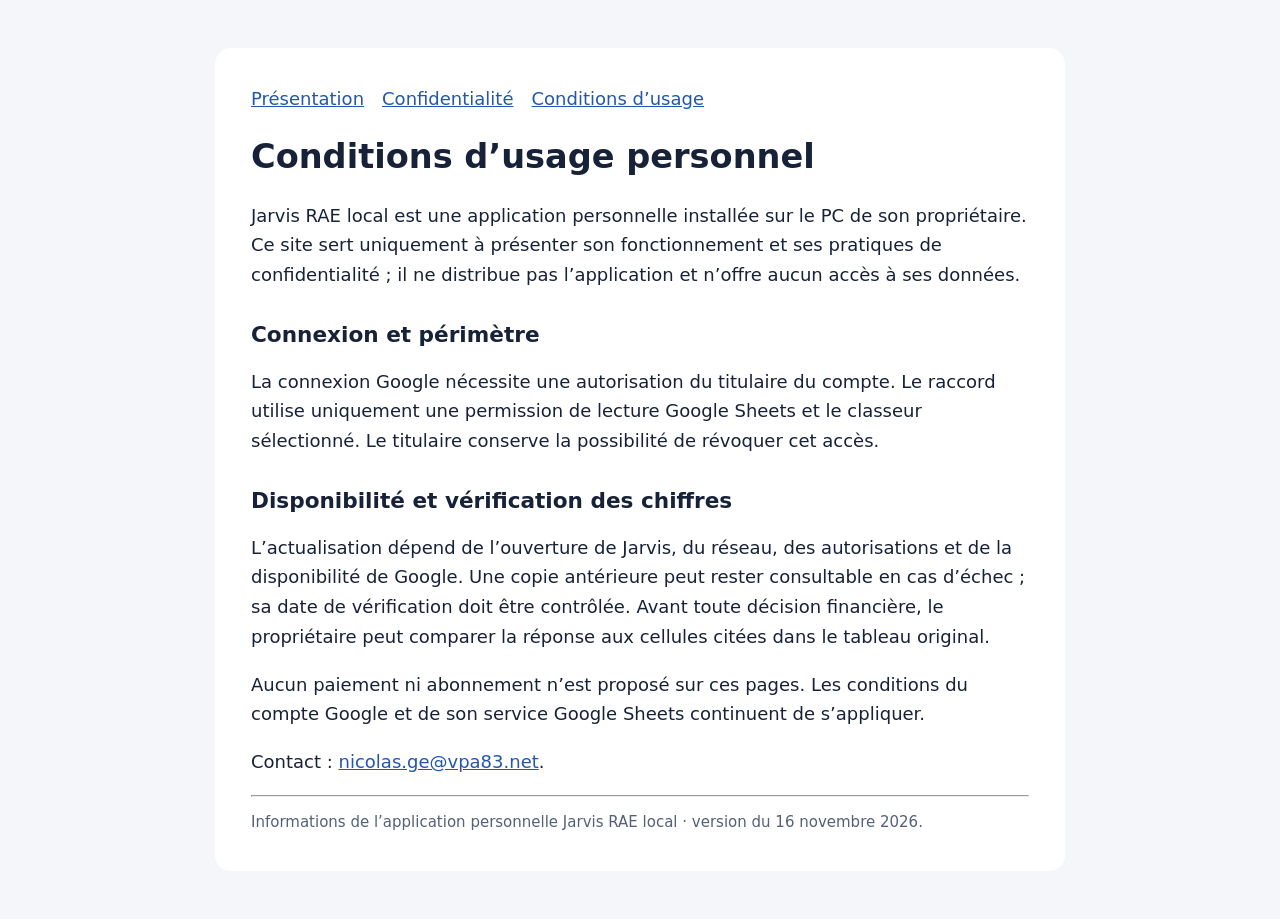
==== conditions.html @ 3155c2e6 "Publish public application information only; no private Jarvis runtime or data" ====
<!doctype html>
<html lang="fr"><head><meta charset="utf-8"><meta name="viewport" content="width=device-width,initial-scale=1"><meta name="referrer" content="no-referrer"><title>Conditions d’usage · Jarvis RAE local</title><link rel="stylesheet" href="style.css"></head><body><main><nav aria-label="Navigation"><a href="index.html">Présentation</a><a href="confidentialite.html">Confidentialité</a><a href="conditions.html">Conditions d’usage</a></nav><h1>Conditions d’usage personnel</h1><p>Jarvis RAE local est une application personnelle installée sur le PC de son propriétaire. Ce site sert uniquement à présenter son fonctionnement et ses pratiques de confidentialité ; il ne distribue pas l’application et n’offre aucun accès à ses données.</p><h2>Connexion et périmètre</h2><p>La connexion Google nécessite une autorisation du titulaire du compte. Le raccord utilise uniquement une permission de lecture Google Sheets et le classeur sélectionné. Le titulaire conserve la possibilité de révoquer cet accès.</p><h2>Disponibilité et vérification des chiffres</h2><p>L’actualisation dépend de l’ouverture de Jarvis, du réseau, des autorisations et de la disponibilité de Google. Une copie antérieure peut rester consultable en cas d’échec ; sa date de vérification doit être contrôlée. Avant toute décision financière, le propriétaire peut comparer la réponse aux cellules citées dans le tableau original.</p><p>Aucun paiement ni abonnement n’est proposé sur ces pages. Les conditions du compte Google et de son service Google Sheets continuent de s’appliquer.</p><p>Contact : <a href="mailto:nicolas.ge@vpa83.net">nicolas.ge@vpa83.net</a>.</p><hr><small>Informations de l’application personnelle Jarvis RAE local · version du 16 novembre 2026.</small></main></body></html>
---- style.css ----
:root{color-scheme:light}*{box-sizing:border-box}body{margin:0;background:#f4f6fa;color:#172238;font:18px/1.65 system-ui,sans-serif}main{max-width:850px;margin:48px auto;padding:36px;background:white;border-radius:16px}h1,h2{line-height:1.25}h1{font-size:2.1rem}h2{margin-top:2rem;font-size:1.35rem}nav{display:flex;flex-wrap:wrap;gap:18px}a{color:#2257ad}small{color:#536179}.notice{padding:18px;background:#edf4ff;border-left:4px solid #2257ad}@media(max-width:650px){main{margin:0;padding:24px;border-radius:0}body{font-size:17px}}
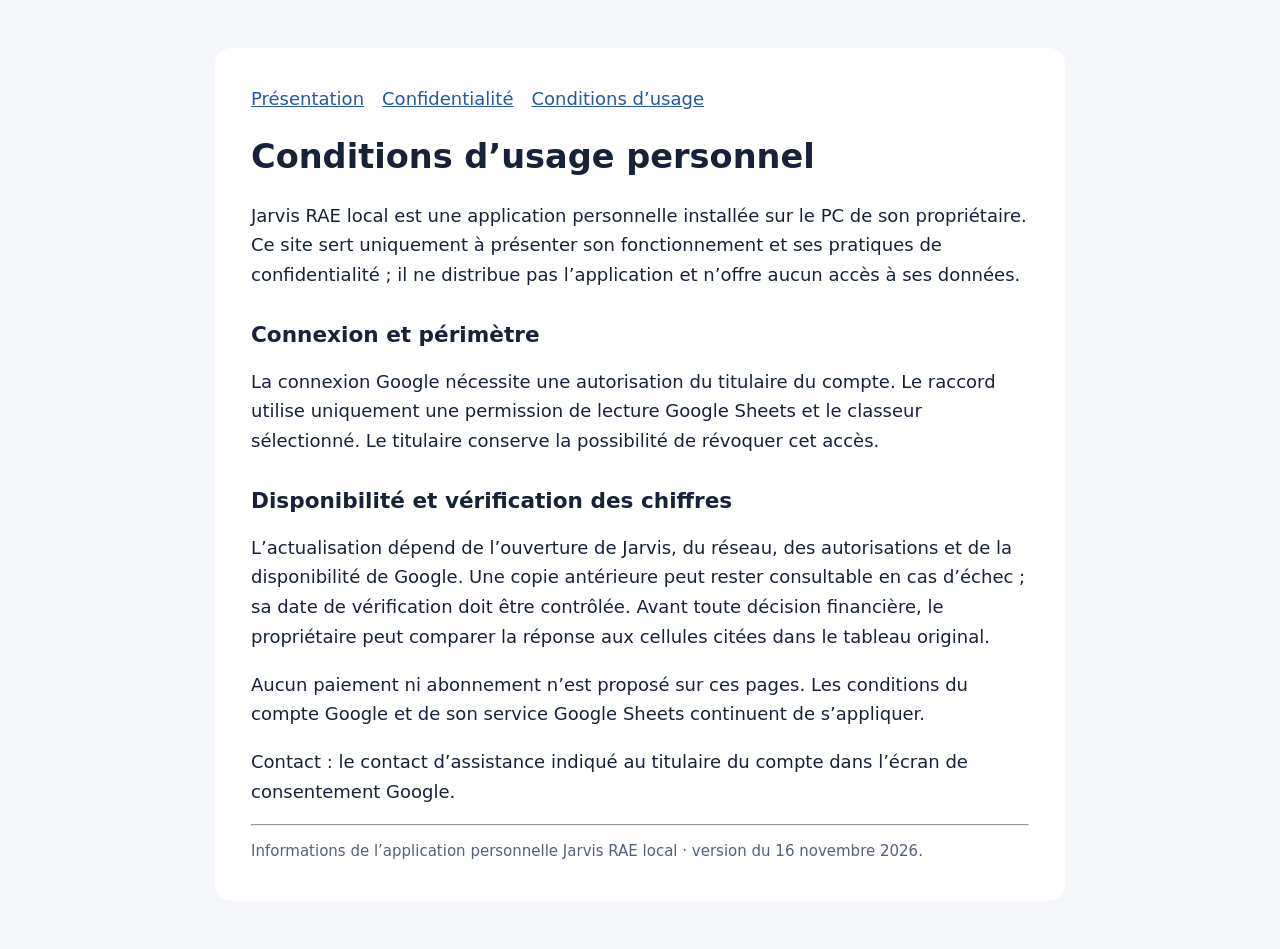
==== commit 60f50e83: "Publish public application information only; no private Jarvis runtime or data" ====
--- a/conditions.html
+++ b/conditions.html
@@ -1,2 +1,2 @@
 <!doctype html>
-<html lang="fr"><head><meta charset="utf-8"><meta name="viewport" content="width=device-width,initial-scale=1"><meta name="referrer" content="no-referrer"><title>Conditions d’usage · Jarvis RAE local</title><link rel="stylesheet" href="style.css"></head><body><main><nav aria-label="Navigation"><a href="index.html">Présentation</a><a href="confidentialite.html">Confidentialité</a><a href="conditions.html">Conditions d’usage</a></nav><h1>Conditions d’usage personnel</h1><p>Jarvis RAE local est une application personnelle installée sur le PC de son propriétaire. Ce site sert uniquement à présenter son fonctionnement et ses pratiques de confidentialité ; il ne distribue pas l’application et n’offre aucun accès à ses données.</p><h2>Connexion et périmètre</h2><p>La connexion Google nécessite une autorisation du titulaire du compte. Le raccord utilise uniquement une permission de lecture Google Sheets et le classeur sélectionné. Le titulaire conserve la possibilité de révoquer cet accès.</p><h2>Disponibilité et vérification des chiffres</h2><p>L’actualisation dépend de l’ouverture de Jarvis, du réseau, des autorisations et de la disponibilité de Google. Une copie antérieure peut rester consultable en cas d’échec ; sa date de vérification doit être contrôlée. Avant toute décision financière, le propriétaire peut comparer la réponse aux cellules citées dans le tableau original.</p><p>Aucun paiement ni abonnement n’est proposé sur ces pages. Les conditions du compte Google et de son service Google Sheets continuent de s’appliquer.</p><p>Contact : <a href="mailto:nicolas.ge@vpa83.net">nicolas.ge@vpa83.net</a>.</p><hr><small>Informations de l’application personnelle Jarvis RAE local · version du 16 novembre 2026.</small></main></body></html>
+<html lang="fr"><head><meta charset="utf-8"><meta name="viewport" content="width=device-width,initial-scale=1"><meta name="referrer" content="no-referrer"><title>Conditions d’usage · Jarvis RAE local</title><link rel="stylesheet" href="style.css"></head><body><main><nav aria-label="Navigation"><a href="index.html">Présentation</a><a href="confidentialite.html">Confidentialité</a><a href="conditions.html">Conditions d’usage</a></nav><h1>Conditions d’usage personnel</h1><p>Jarvis RAE local est une application personnelle installée sur le PC de son propriétaire. Ce site sert uniquement à présenter son fonctionnement et ses pratiques de confidentialité ; il ne distribue pas l’application et n’offre aucun accès à ses données.</p><h2>Connexion et périmètre</h2><p>La connexion Google nécessite une autorisation du titulaire du compte. Le raccord utilise uniquement une permission de lecture Google Sheets et le classeur sélectionné. Le titulaire conserve la possibilité de révoquer cet accès.</p><h2>Disponibilité et vérification des chiffres</h2><p>L’actualisation dépend de l’ouverture de Jarvis, du réseau, des autorisations et de la disponibilité de Google. Une copie antérieure peut rester consultable en cas d’échec ; sa date de vérification doit être contrôlée. Avant toute décision financière, le propriétaire peut comparer la réponse aux cellules citées dans le tableau original.</p><p>Aucun paiement ni abonnement n’est proposé sur ces pages. Les conditions du compte Google et de son service Google Sheets continuent de s’appliquer.</p><p>Contact : le contact d’assistance indiqué au titulaire du compte dans l’écran de consentement Google.</p><hr><small>Informations de l’application personnelle Jarvis RAE local · version du 16 novembre 2026.</small></main></body></html>
